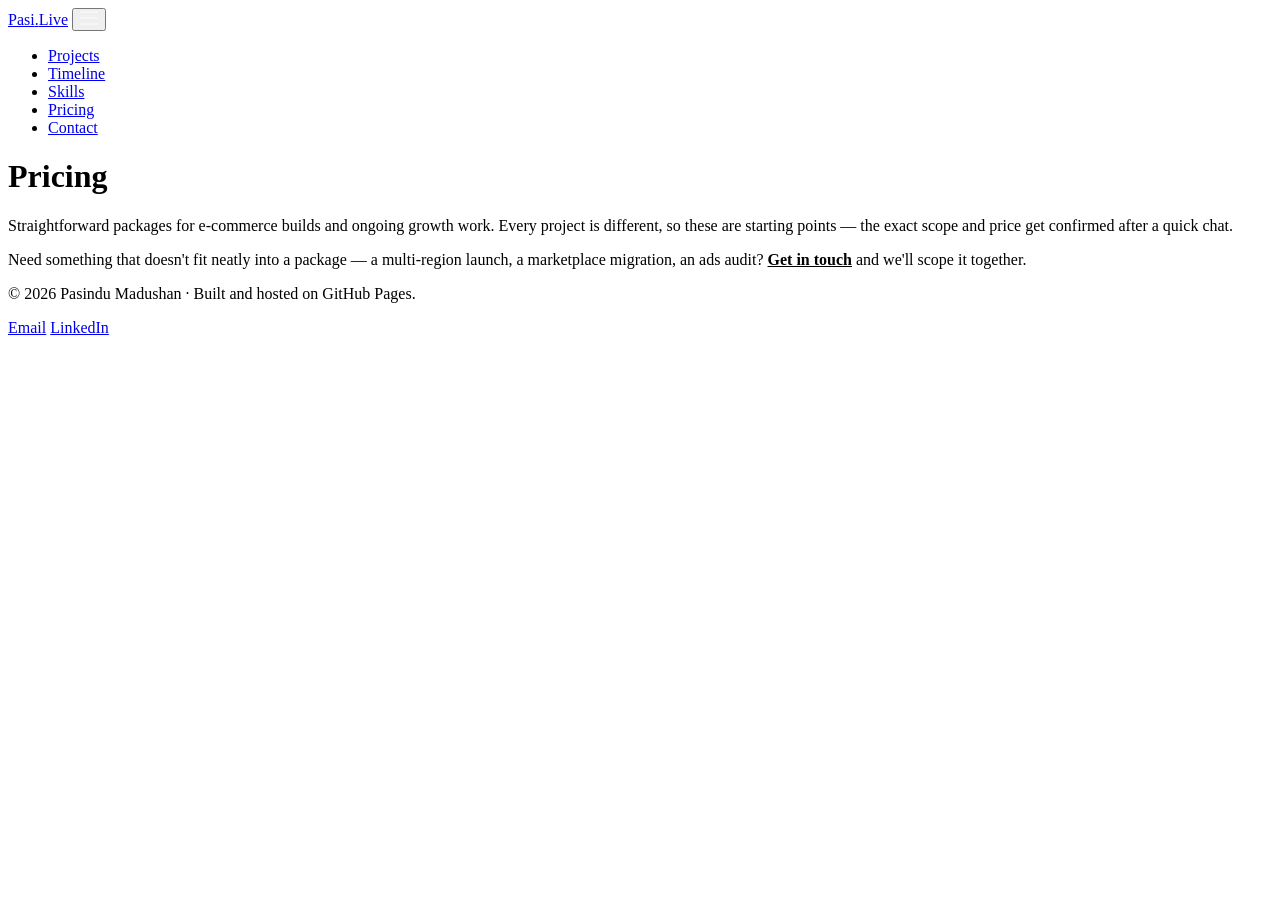
==== pricing.html @ cb25a0f8 "Add files via upload" ====
<!DOCTYPE html>
<html lang="en">
<head>
<meta charset="UTF-8">
<meta name="viewport" content="width=device-width, initial-scale=1.0">
<title>Pricing — Pasindu Madushan</title>
<meta name="description" content="Website builds, ongoing growth retainers, and full e-commerce operations — pricing for working with Pasindu Madushan.">
<link rel="preconnect" href="https://fonts.googleapis.com">
<link rel="preconnect" href="https://fonts.gstatic.com" crossorigin>
<link href="https://fonts.googleapis.com/css2?family=Space+Grotesk:wght@400;500;600;700&family=IBM+Plex+Sans:wght@400;500;600&family=IBM+Plex+Mono:wght@500&display=swap" rel="stylesheet">
<link rel="stylesheet" href="assets/style.css">
</head>
<body>

<nav class="nav">
  <div class="wrap">
    <a href="index.html#top" class="wordmark">Pasi<span>.</span>Live</a>
    <button class="nav-toggle" id="navToggle" aria-label="Toggle menu" aria-expanded="false">
      <svg width="18" height="14" viewBox="0 0 18 14" fill="none"><path d="M0 1H18M0 7H18M0 13H18" stroke="#F7F9F7" stroke-width="1.6"/></svg>
    </button>
    <ul class="nav-links" id="navLinks">
      <li><a href="index.html#projects">Projects</a></li>
      <li><a href="index.html#timeline">Timeline</a></li>
      <li><a href="index.html#skills">Skills</a></li>
      <li><a href="pricing.html" class="current">Pricing</a></li>
      <li><a href="index.html#contact" class="nav-cta">Contact</a></li>
    </ul>
  </div>
</nav>

<header class="pricing-hero">
  <div class="wrap">
    <h1>Pricing</h1>
    <p>Straightforward packages for e-commerce builds and ongoing growth work. Every project is different, so these are starting points — the exact scope and price get confirmed after a quick chat.</p>
  </div>
</header>

<div class="wrap">
  <div class="pricing-grid" id="pricingGrid"><!-- populated by assets/site.js from data/pricing.json --></div>
  <p class="pricing-note">Need something that doesn't fit neatly into a package — a multi-region launch, a marketplace migration, an ads audit? <a href="index.html#contact" style="color:var(--emerald); font-weight:600;">Get in touch</a> and we'll scope it together.</p>
</div>

<footer>
  <div class="wrap">
    <p>&copy; 2026 Pasindu Madushan · Built and hosted on GitHub Pages.</p>
    <div class="foot-links">
      <a href="mailto:pasindumadushan7788@gmail.com">Email</a>
      <a href="https://www.linkedin.com/in/pasindu-madushan-72a483118/" target="_blank" rel="noopener">LinkedIn</a>
    </div>
  </div>
</footer>

<script src="assets/site.js"></script>
<script>
  loadPricing().then(function (plans) {
    renderPricingCards(document.getElementById('pricingGrid'), plans);
  });
</script>

</body>
</html>
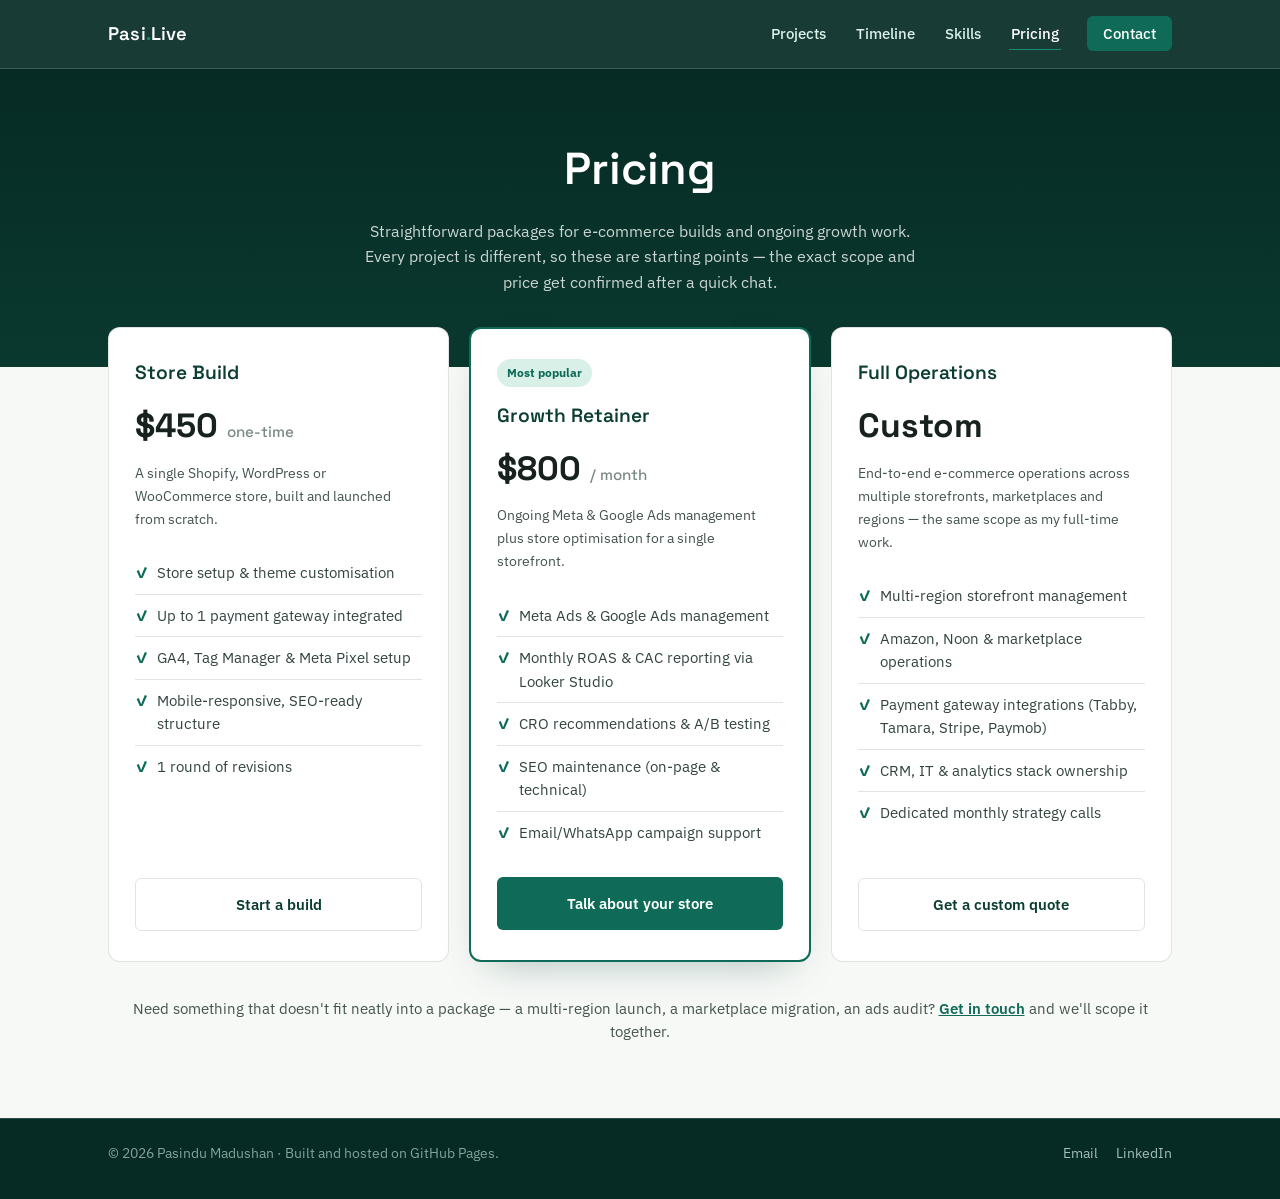
==== commit 51661388: "Update pricing.html" ====
--- a/pricing.html
+++ b/pricing.html
@@ -54,6 +54,7 @@
 <script>
   loadPricing().then(function (plans) {
     renderPricingCards(document.getElementById('pricingGrid'), plans);
+    initScrollReveal();
   });
 </script>
 
--- a/assets/style.css
+++ b/assets/style.css
@@ -0,0 +1,525 @@
+:root{
+  --deep-emerald:#0B3D32;
+  --dark-forest:#062B24;
+  --emerald:#0F6B57;
+  --teal:#1B8A73;
+  --soft-mint:#D9F0E9;
+  --off-white:#F7F9F7;
+  --pure-white:#FFFFFF;
+  --charcoal:#17211E;
+  --line: rgba(23,33,30,0.12);
+  --line-dark: rgba(217,240,233,0.18);
+  --max: 1120px;
+}
+
+*,*::before,*::after{ box-sizing:border-box; }
+html{ scroll-behavior:smooth; }
+@media (prefers-reduced-motion: reduce){
+  html{ scroll-behavior:auto; }
+  *,*::before,*::after{ animation-duration:0.001ms !important; animation-iteration-count:1 !important; transition-duration:0.001ms !important; }
+}
+
+body{
+  margin:0;
+  background:var(--off-white);
+  color:var(--charcoal);
+  font-family:'IBM Plex Sans', -apple-system, sans-serif;
+  font-size:16px;
+  line-height:1.6;
+  -webkit-font-smoothing:antialiased;
+}
+
+h1,h2,h3,.wordmark,.stat-num{ font-family:'Space Grotesk', sans-serif; margin:0; }
+
+a{ color:inherit; }
+img,svg{ max-width:100%; display:block; }
+
+:focus-visible{
+  outline:2px solid var(--emerald);
+  outline-offset:3px;
+}
+
+.wrap{
+  max-width:var(--max);
+  margin:0 auto;
+  padding:0 28px;
+}
+
+/* ---------- NAV ---------- */
+.nav{
+  position:sticky; top:0; z-index:50;
+  background:rgba(6,43,36,0.92);
+  backdrop-filter:blur(8px);
+  border-bottom:1px solid var(--line-dark);
+}
+.nav .wrap{
+  display:flex; align-items:center; justify-content:space-between;
+  height:68px;
+}
+.wordmark{
+  color:var(--pure-white);
+  font-size:1.15rem;
+  font-weight:600;
+  letter-spacing:0.01em;
+  text-decoration:none;
+}
+.wordmark span{ color:var(--teal); }
+.nav-links{
+  display:flex; gap:26px; list-style:none; margin:0; padding:0; align-items:center;
+}
+.nav-links a{
+  color:var(--soft-mint);
+  text-decoration:none;
+  font-size:0.94rem;
+  font-weight:500;
+  padding:6px 2px;
+  border-bottom:1px solid transparent;
+  transition:border-color 0.2s ease, color 0.2s ease;
+}
+.nav-links a:hover{ color:var(--pure-white); border-color:var(--teal); }
+.nav-links a.current{ color:var(--pure-white); border-color:var(--teal); }
+.nav-links .nav-cta{
+  background:var(--emerald);
+  color:var(--pure-white) !important;
+  padding:8px 16px;
+  border-radius:6px;
+  border-bottom:none !important;
+}
+.nav-links .nav-cta:hover{ background:var(--teal); }
+.nav-toggle{ display:none; }
+
+/* ---------- BUTTONS ---------- */
+.btn{
+  display:inline-flex;
+  align-items:center;
+  gap:8px;
+  padding:13px 22px;
+  border-radius:6px;
+  font-weight:600;
+  font-size:0.96rem;
+  text-decoration:none;
+  border:1px solid transparent;
+  cursor:pointer;
+  transition:transform 0.15s ease, background 0.2s ease, border-color 0.2s ease;
+  font-family:inherit;
+}
+.btn:hover{ transform:translateY(-1px); }
+.btn-primary{ background:var(--emerald); color:var(--pure-white); }
+.btn-primary:hover{ background:var(--teal); }
+.btn-ghost-dark{ border-color:var(--line-dark); color:var(--pure-white); }
+.btn-ghost-dark:hover{ border-color:var(--teal); background:rgba(27,138,115,0.12); }
+.btn-ghost-light{ border-color:var(--line); color:var(--deep-emerald); }
+.btn-ghost-light:hover{ border-color:var(--emerald); background:var(--soft-mint); }
+
+/* ---------- HERO ---------- */
+.hero{
+  background:
+    radial-gradient(680px 420px at 82% -10%, rgba(27,138,115,0.35), transparent 60%),
+    linear-gradient(180deg, var(--dark-forest), var(--deep-emerald) 130%);
+  color:var(--pure-white);
+  padding:76px 0 84px;
+}
+.hero .wrap{
+  display:grid;
+  grid-template-columns:1.15fr 0.85fr;
+  gap:56px;
+  align-items:center;
+}
+.kicker{
+  color:var(--teal);
+  font-weight:600;
+  font-size:0.98rem;
+  margin-bottom:18px;
+}
+.hero h1{
+  font-size:clamp(2.3rem, 4.4vw, 3.4rem);
+  font-weight:600;
+  line-height:1.08;
+  letter-spacing:-0.01em;
+  color:var(--pure-white);
+}
+.hero .role{
+  margin-top:14px;
+  font-size:1.18rem;
+  color:var(--soft-mint);
+  font-weight:500;
+  max-width:34ch;
+}
+.hero p.lede{
+  margin-top:20px;
+  max-width:52ch;
+  color:rgba(247,249,247,0.82);
+  font-size:1.03rem;
+}
+.hero-ctas{
+  margin-top:32px;
+  display:flex;
+  gap:14px;
+  flex-wrap:wrap;
+}
+
+.stat-row{
+  margin-top:44px;
+  display:grid;
+  grid-template-columns:repeat(4,1fr);
+  gap:22px;
+  border-top:1px solid var(--line-dark);
+  padding-top:28px;
+}
+.stat-num{
+  font-size:1.7rem;
+  font-weight:700;
+  color:var(--pure-white);
+}
+.stat-label{
+  margin-top:4px;
+  font-size:0.85rem;
+  color:rgba(217,240,233,0.75);
+  line-height:1.35;
+}
+
+.net-card{
+  background:rgba(11,61,50,0.55);
+  border:1px solid var(--line-dark);
+  border-radius:10px;
+  padding:22px 22px 18px;
+}
+.net-card .cap{
+  font-size:0.82rem;
+  color:rgba(217,240,233,0.65);
+  margin-top:14px;
+  text-align:center;
+}
+
+/* ---------- SECTION SHELL ---------- */
+section{ padding:84px 0; }
+.section-head{
+  max-width:640px;
+  margin-bottom:44px;
+}
+.section-head.center{ max-width:640px; margin-left:auto; margin-right:auto; text-align:center; }
+.section-head h2{
+  font-size:clamp(1.6rem, 2.6vw, 2.1rem);
+  color:var(--deep-emerald);
+  font-weight:600;
+  letter-spacing:-0.01em;
+}
+.section-head p{
+  margin-top:12px;
+  color:#3c4a45;
+  font-size:1.02rem;
+  max-width:56ch;
+}
+.section-head.center p{ margin-left:auto; margin-right:auto; }
+
+/* ---------- PROJECT CARDS ---------- */
+.project-grid{
+  display:grid;
+  grid-template-columns:repeat(3, 1fr);
+  gap:22px;
+}
+.project-card{
+  background:var(--pure-white);
+  border:1px solid var(--line);
+  border-radius:10px;
+  overflow:hidden;
+  text-decoration:none;
+  color:inherit;
+  display:flex;
+  flex-direction:column;
+  transition:border-color 0.2s ease, transform 0.2s ease;
+}
+.project-card:hover{ border-color:var(--emerald); transform:translateY(-2px); }
+.card-visual{
+  background:linear-gradient(160deg, var(--deep-emerald), var(--dark-forest));
+  padding:18px 18px 0;
+  color:var(--pure-white);
+}
+.card-browserbar{
+  background:rgba(6,43,36,0.65);
+  border:1px solid var(--line-dark);
+  border-radius:6px 6px 0 0;
+  padding:14px 16px 34px;
+}
+.card-browserbar .dots{ display:flex; gap:5px; margin-bottom:12px; }
+.card-browserbar .dots span{ width:7px; height:7px; border-radius:50%; background:rgba(217,240,233,0.35); display:block; }
+.card-browserbar .domain{
+  font-family:'IBM Plex Mono', monospace;
+  font-size:0.86rem;
+  color:var(--soft-mint);
+}
+.card-browserbar .tagline{
+  margin-top:6px;
+  font-size:0.78rem;
+  color:rgba(217,240,233,0.6);
+}
+.card-stats{
+  display:grid;
+  grid-template-columns:repeat(3,1fr);
+  gap:1px;
+  background:var(--line-dark);
+  transform:translateY(-16px);
+  border-radius:6px;
+  overflow:hidden;
+  margin:0 4px;
+}
+.card-stats div{
+  background:var(--emerald);
+  padding:10px 8px;
+  text-align:center;
+}
+.card-stats .v{ font-family:'Space Grotesk', sans-serif; font-weight:700; font-size:1rem; color:var(--pure-white); }
+.card-stats .l{ font-size:0.66rem; color:rgba(247,249,247,0.85); margin-top:2px; line-height:1.2; }
+.card-body{ padding:18px 22px 22px; flex:1; display:flex; flex-direction:column; }
+.card-tag{ font-size:0.78rem; color:var(--emerald); font-weight:600; letter-spacing:0.01em; }
+.card-body h3{ margin-top:8px; font-size:1.12rem; color:var(--deep-emerald); font-weight:600; line-height:1.32; }
+.card-body p{ margin-top:10px; font-size:0.92rem; color:#44534d; flex:1; }
+.card-footer{
+  margin-top:16px;
+  padding-top:14px;
+  border-top:1px solid var(--line);
+  display:flex; justify-content:space-between; align-items:center;
+}
+.card-footer .type{ font-size:0.8rem; color:#7c8a84; }
+.card-footer .view{ font-size:0.86rem; font-weight:600; color:var(--emerald); }
+
+/* ---------- PROJECT DETAIL ---------- */
+.detail-hero{
+  background:linear-gradient(160deg, var(--deep-emerald), var(--dark-forest));
+  color:var(--pure-white);
+  padding:56px 0 0;
+}
+.back-link{
+  display:inline-flex; align-items:center; gap:6px;
+  color:var(--soft-mint); text-decoration:none; font-size:0.9rem; font-weight:500;
+  margin-bottom:26px;
+}
+.back-link:hover{ color:var(--pure-white); }
+.detail-hero .card-tag{ color:var(--teal); }
+.detail-hero h1{
+  margin-top:10px;
+  font-size:clamp(1.9rem, 3.6vw, 2.6rem);
+  font-weight:600;
+  letter-spacing:-0.01em;
+  max-width:26ch;
+}
+.detail-hero .summary{
+  margin-top:14px;
+  color:rgba(247,249,247,0.82);
+  max-width:62ch;
+  font-size:1.03rem;
+}
+.detail-browserbar{
+  margin-top:36px;
+  background:rgba(6,43,36,0.6);
+  border:1px solid var(--line-dark);
+  border-radius:8px 8px 0 0;
+  padding:14px 20px;
+}
+.detail-stats{
+  display:grid;
+  grid-template-columns:repeat(4,1fr);
+  gap:1px;
+  background:var(--line-dark);
+}
+.detail-stats div{ background:var(--emerald); padding:20px 16px; text-align:center; }
+.detail-stats .v{ font-family:'Space Grotesk', sans-serif; font-weight:700; font-size:1.5rem; color:var(--pure-white); }
+.detail-stats .l{ font-size:0.78rem; color:rgba(247,249,247,0.85); margin-top:4px; }
+
+.detail-body{ padding:56px 0 84px; }
+.detail-body .content{ max-width:70ch; }
+.detail-body h2{ font-size:1.3rem; color:var(--deep-emerald); font-weight:600; margin-top:36px; }
+.detail-body h2:first-child{ margin-top:0; }
+.detail-body p{ margin-top:14px; color:#33443d; font-size:1.02rem; }
+.detail-body ul{ margin-top:14px; padding-left:20px; color:#33443d; }
+.detail-body li{ margin-bottom:8px; }
+.detail-cta{
+  margin-top:40px;
+  padding:26px;
+  background:var(--soft-mint);
+  border-radius:10px;
+  display:flex; align-items:center; justify-content:space-between; flex-wrap:wrap; gap:16px;
+}
+.detail-cta p{ margin:0; color:var(--deep-emerald); font-weight:500; }
+.not-found{ text-align:center; padding:100px 0; }
+
+/* ---------- TIMELINE ---------- */
+.timeline-section{ background:var(--soft-mint); }
+.timeline{ position:relative; padding-left:26px; }
+.timeline::before{
+  content:""; position:absolute; left:5px; top:6px; bottom:6px; width:2px;
+  background:var(--emerald); opacity:0.35;
+}
+.t-item{ position:relative; padding-bottom:38px; }
+.t-item:last-child{ padding-bottom:0; }
+.t-item::before{
+  content:""; position:absolute; left:-26px; top:4px; width:11px; height:11px; border-radius:50%;
+  background:var(--emerald); border:3px solid var(--soft-mint); box-shadow:0 0 0 2px var(--emerald);
+}
+.t-meta{ display:flex; flex-wrap:wrap; gap:8px 14px; align-items:baseline; font-size:0.86rem; color:var(--emerald); font-weight:600; }
+.t-item h3{ font-size:1.14rem; color:var(--deep-emerald); margin-top:6px; font-weight:600; }
+.t-item .company{ font-size:0.96rem; color:#33443d; font-weight:500; margin-top:2px; }
+.t-item p.desc{ margin-top:10px; color:#3c4a45; max-width:64ch; font-size:0.96rem; }
+
+/* ---------- ACHIEVEMENTS ---------- */
+.achieve-section{ background:linear-gradient(180deg, var(--deep-emerald), var(--dark-forest)); color:var(--pure-white); }
+.achieve-section .section-head h2{ color:var(--pure-white); }
+.achieve-section .section-head p{ color:rgba(247,249,247,0.78); }
+.achieve-grid{ display:grid; grid-template-columns:repeat(3, 1fr); gap:1px; background:var(--line-dark); border:1px solid var(--line-dark); }
+.achieve-cell{ background:var(--deep-emerald); padding:30px 26px; }
+.achieve-cell .num{ font-size:2rem; font-weight:700; color:var(--teal); }
+.achieve-cell .label{ margin-top:8px; font-size:0.92rem; color:rgba(247,249,247,0.85); line-height:1.4; }
+
+/* ---------- SKILLS ---------- */
+.skill-groups{ display:grid; grid-template-columns:repeat(2, 1fr); gap:30px 40px; }
+.skill-group h3{ font-size:1.02rem; color:var(--deep-emerald); font-weight:600; margin-bottom:12px; padding-bottom:8px; border-bottom:1px solid var(--line); }
+.pills{ display:flex; flex-wrap:wrap; gap:8px; }
+.pill{ font-size:0.85rem; padding:6px 12px; background:var(--pure-white); border:1px solid var(--line); border-radius:20px; color:var(--charcoal); }
+
+/* ---------- EDUCATION / CERTS ---------- */
+.edu-section{ background:var(--soft-mint); }
+.edu-grid{ display:grid; grid-template-columns:1fr 1fr; gap:40px; }
+.edu-col h3{ font-size:1.05rem; color:var(--deep-emerald); font-weight:600; margin-bottom:16px; }
+.edu-entry{ padding:14px 0; border-top:1px solid rgba(11,61,50,0.14); }
+.edu-entry:first-of-type{ border-top:none; }
+.edu-entry .title{ font-weight:600; color:var(--charcoal); font-size:0.98rem; }
+.edu-entry .sub{ font-size:0.88rem; color:#44534d; margin-top:3px; }
+
+/* ---------- PRICING ---------- */
+.pricing-hero{
+  background:linear-gradient(180deg, var(--dark-forest), var(--deep-emerald) 130%);
+  color:var(--pure-white);
+  padding:64px 0 56px;
+  text-align:center;
+}
+.pricing-hero h1{ font-size:clamp(2rem,4vw,2.8rem); font-weight:600; }
+.pricing-hero p{ margin-top:14px; color:rgba(247,249,247,0.82); max-width:56ch; margin-left:auto; margin-right:auto; }
+.pricing-grid{
+  display:grid;
+  grid-template-columns:repeat(3,1fr);
+  gap:20px;
+  margin-top:-40px;
+  padding-bottom:20px;
+}
+.price-card{
+  background:var(--pure-white);
+  border:1px solid var(--line);
+  border-radius:12px;
+  padding:30px 26px;
+  display:flex;
+  flex-direction:column;
+}
+.price-card.featured{
+  border:2px solid var(--emerald);
+  box-shadow:0 18px 40px -20px rgba(11,61,50,0.35);
+}
+.price-badge{
+  align-self:flex-start;
+  background:var(--soft-mint);
+  color:var(--emerald);
+  font-size:0.76rem;
+  font-weight:700;
+  padding:4px 10px;
+  border-radius:20px;
+  margin-bottom:14px;
+}
+.price-card h3{ font-size:1.2rem; color:var(--deep-emerald); font-weight:600; }
+.price-card .price{ margin-top:10px; font-family:'Space Grotesk',sans-serif; font-size:2.1rem; font-weight:700; color:var(--charcoal); }
+.price-card .price small{ font-size:0.95rem; font-weight:500; color:#7c8a84; }
+.price-card .price-desc{ margin-top:8px; font-size:0.9rem; color:#44534d; }
+.price-card ul{ list-style:none; padding:0; margin:22px 0 0; flex:1; }
+.price-card li{ padding:9px 0; border-top:1px solid var(--line); font-size:0.92rem; color:#33443d; display:flex; gap:8px; }
+.price-card li:first-child{ border-top:none; }
+.price-card li::before{ content:"✓"; color:var(--emerald); font-weight:700; }
+.price-card .btn{ margin-top:24px; justify-content:center; }
+.pricing-note{ text-align:center; color:#44534d; font-size:0.92rem; padding:0 0 60px; }
+
+/* ---------- CTA STRIP ---------- */
+.cta-strip{
+  background:var(--soft-mint);
+  padding:56px 0;
+}
+.cta-strip .wrap{
+  display:flex; align-items:center; justify-content:space-between; flex-wrap:wrap; gap:24px;
+}
+.cta-strip h2{ font-size:1.5rem; color:var(--deep-emerald); font-weight:600; max-width:26ch; }
+.cta-buttons{ display:flex; gap:12px; flex-wrap:wrap; }
+
+/* ---------- CONTACT ---------- */
+.contact-section{ background:var(--dark-forest); color:var(--pure-white); text-align:left; }
+.contact-section h2{ font-size:clamp(1.8rem, 3.6vw, 2.6rem); font-weight:600; max-width:16ch; color:var(--pure-white); letter-spacing:-0.01em; }
+.contact-section p{ margin-top:16px; color:rgba(217,240,233,0.85); max-width:52ch; font-size:1.02rem; }
+.contact-ctas{ margin-top:30px; display:flex; gap:14px; flex-wrap:wrap; }
+
+/* ---------- FOOTER ---------- */
+footer{ background:var(--dark-forest); border-top:1px solid var(--line-dark); padding:24px 0 34px; }
+footer .wrap{ display:flex; justify-content:space-between; align-items:center; flex-wrap:wrap; gap:10px; }
+footer p{ margin:0; font-size:0.85rem; color:rgba(217,240,233,0.6); }
+footer .foot-links{ display:flex; gap:18px; }
+footer .foot-links a{ font-size:0.85rem; color:rgba(217,240,233,0.75); text-decoration:none; }
+footer .foot-links a:hover{ color:var(--teal); }
+
+/* ---------- ADMIN ---------- */
+.admin-shell{ background:var(--off-white); min-height:100vh; }
+.admin-header{ background:var(--dark-forest); color:var(--pure-white); padding:22px 0; }
+.admin-header .wrap{ display:flex; justify-content:space-between; align-items:center; }
+.admin-lock{ max-width:420px; margin:120px auto; background:var(--pure-white); border:1px solid var(--line); border-radius:12px; padding:34px; text-align:center; }
+.admin-lock input{ width:100%; padding:11px 14px; border:1px solid var(--line); border-radius:6px; margin:16px 0; font-size:0.95rem; }
+.admin-main{ padding:36px 0 80px; }
+.admin-panel{ background:var(--pure-white); border:1px solid var(--line); border-radius:10px; padding:26px; margin-bottom:26px; }
+.admin-panel h2{ font-size:1.15rem; color:var(--deep-emerald); font-weight:600; }
+.admin-note{ background:var(--soft-mint); border-radius:8px; padding:14px 18px; font-size:0.88rem; color:var(--deep-emerald); margin-bottom:26px; }
+.admin-item{ border:1px solid var(--line); border-radius:8px; padding:18px; margin-top:16px; }
+.admin-item .row{ display:grid; grid-template-columns:1fr 1fr; gap:12px; margin-bottom:10px; }
+.admin-item label{ display:block; font-size:0.78rem; color:#44534d; margin-bottom:4px; font-weight:600; }
+.admin-item input, .admin-item textarea{
+  width:100%; padding:9px 11px; border:1px solid var(--line); border-radius:6px; font-size:0.9rem; font-family:inherit;
+}
+.admin-item textarea{ min-height:70px; resize:vertical; }
+.stat-fields{ display:grid; grid-template-columns:repeat(3,1fr); gap:10px; }
+.stat-fields .stat-input{ display:grid; grid-template-columns:1fr 1fr; gap:6px; }
+.admin-actions{ display:flex; justify-content:space-between; margin-top:14px; }
+.btn-small{ padding:8px 14px; font-size:0.84rem; border-radius:6px; border:1px solid var(--line); background:var(--pure-white); cursor:pointer; font-weight:600; }
+.btn-small.danger{ color:#a1372f; border-color:#f0c9c4; }
+.btn-small.danger:hover{ background:#fbeceb; }
+.admin-export{ display:flex; gap:12px; margin-top:20px; flex-wrap:wrap; }
+
+/* ---------- RESPONSIVE ---------- */
+@media (max-width: 960px){
+  .project-grid{ grid-template-columns:repeat(2,1fr); }
+  .pricing-grid{ grid-template-columns:1fr; max-width:420px; margin-left:auto; margin-right:auto; }
+  .detail-stats{ grid-template-columns:repeat(2,1fr); }
+}
+
+@media (max-width: 860px){
+  .hero .wrap{ grid-template-columns:1fr; }
+  .net-card{ order:-1; }
+  .stat-row{ grid-template-columns:repeat(2,1fr); }
+  .achieve-grid{ grid-template-columns:repeat(2,1fr); }
+  .skill-groups{ grid-template-columns:1fr; }
+  .edu-grid{ grid-template-columns:1fr; gap:30px; }
+  .admin-item .row{ grid-template-columns:1fr; }
+  .stat-fields{ grid-template-columns:1fr; }
+}
+
+@media (max-width: 620px){
+  .nav-links{
+    position:fixed; inset:68px 0 auto 0; background:var(--dark-forest); flex-direction:column; gap:0;
+    padding:8px 28px 18px; border-bottom:1px solid var(--line-dark);
+    transform:translateY(-8px); opacity:0; pointer-events:none; transition:opacity 0.2s ease, transform 0.2s ease;
+  }
+  .nav-links.open{ opacity:1; transform:translateY(0); pointer-events:auto; }
+  .nav-links a{ padding:12px 0; border-bottom:1px solid var(--line-dark); width:100%; }
+  .nav-links .nav-cta{ margin-top:10px; text-align:center; justify-content:center; display:flex; }
+  .nav-toggle{
+    display:inline-flex; background:none; border:1px solid var(--line-dark); border-radius:6px;
+    color:var(--pure-white); width:38px; height:38px; align-items:center; justify-content:center; cursor:pointer;
+  }
+  .stat-row{ grid-template-columns:1fr 1fr; gap:18px 16px; }
+  .project-grid{ grid-template-columns:1fr; }
+  .achieve-grid{ grid-template-columns:1fr; }
+  .detail-stats{ grid-template-columns:1fr 1fr; }
+  section{ padding:60px 0; }
+  .hero{ padding:52px 0 60px; }
+  .cta-strip .wrap{ flex-direction:column; align-items:flex-start; }
+}
